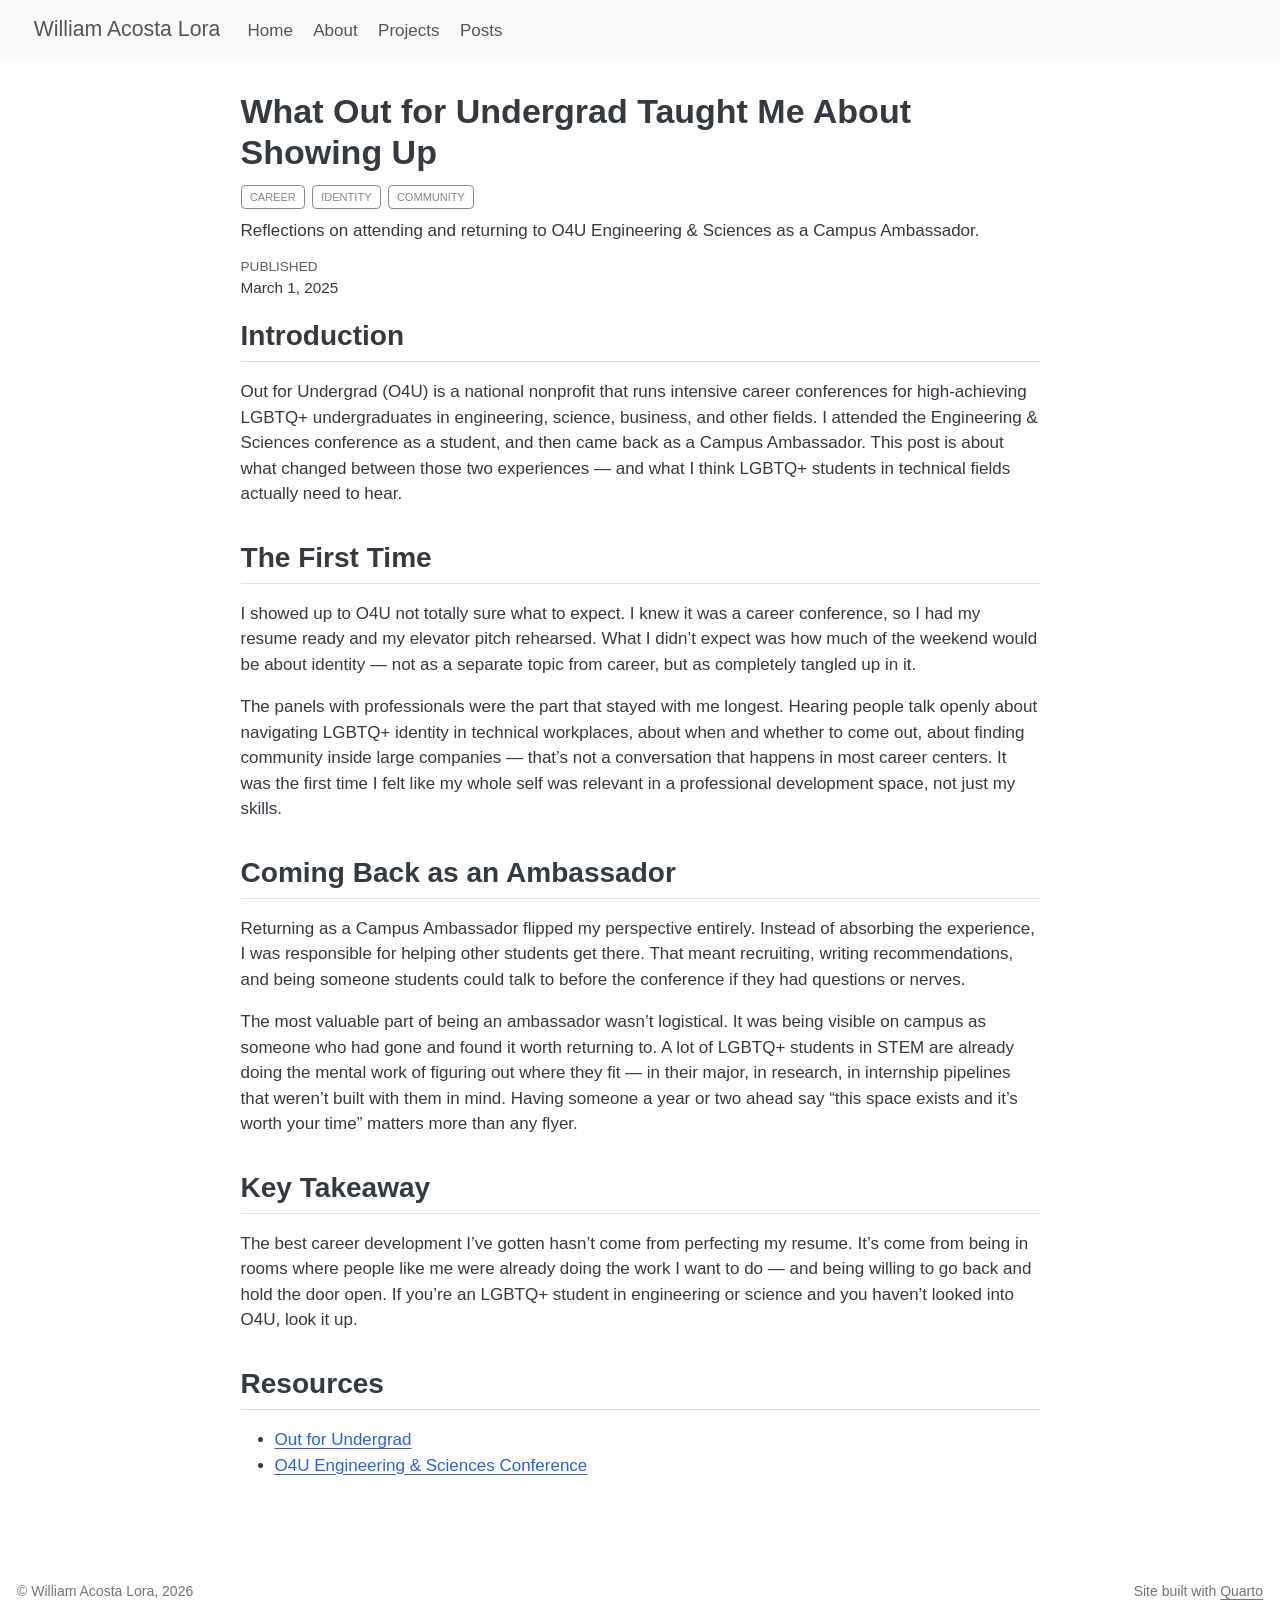
==== docs/posts/o4u_post/index.html @ 19cc2c7e "update" ====
<!DOCTYPE html>
<html xmlns="http://www.w3.org/1999/xhtml" lang="en" xml:lang="en"><head>

<meta charset="utf-8">
<meta name="generator" content="quarto-1.8.25">

<meta name="viewport" content="width=device-width, initial-scale=1.0, user-scalable=yes">

<meta name="dcterms.date" content="2025-03-01">
<meta name="description" content="Reflections on attending and returning to O4U Engineering &amp; Sciences as a Campus Ambassador.">

<title>What Out for Undergrad Taught Me About Showing Up – William Acosta Lora</title>
<style>
code{white-space: pre-wrap;}
span.smallcaps{font-variant: small-caps;}
div.columns{display: flex; gap: min(4vw, 1.5em);}
div.column{flex: auto; overflow-x: auto;}
div.hanging-indent{margin-left: 1.5em; text-indent: -1.5em;}
ul.task-list{list-style: none;}
ul.task-list li input[type="checkbox"] {
  width: 0.8em;
  margin: 0 0.8em 0.2em -1em; /* quarto-specific, see https://github.com/quarto-dev/quarto-cli/issues/4556 */ 
  vertical-align: middle;
}
</style>


<script src="../../site_libs/quarto-nav/quarto-nav.js"></script>
<script src="../../site_libs/quarto-nav/headroom.min.js"></script>
<script src="../../site_libs/clipboard/clipboard.min.js"></script>
<script src="../../site_libs/quarto-search/autocomplete.umd.js"></script>
<script src="../../site_libs/quarto-search/fuse.min.js"></script>
<script src="../../site_libs/quarto-search/quarto-search.js"></script>
<meta name="quarto:offset" content="../../">
<script src="../../site_libs/quarto-html/quarto.js" type="module"></script>
<script src="../../site_libs/quarto-html/tabsets/tabsets.js" type="module"></script>
<script src="../../site_libs/quarto-html/axe/axe-check.js" type="module"></script>
<script src="../../site_libs/quarto-html/popper.min.js"></script>
<script src="../../site_libs/quarto-html/tippy.umd.min.js"></script>
<script src="../../site_libs/quarto-html/anchor.min.js"></script>
<link href="../../site_libs/quarto-html/tippy.css" rel="stylesheet">
<link href="../../site_libs/quarto-html/quarto-syntax-highlighting-7b89279ff1a6dce999919e0e67d4d9ec.css" rel="stylesheet" id="quarto-text-highlighting-styles">
<script src="../../site_libs/bootstrap/bootstrap.min.js"></script>
<link href="../../site_libs/bootstrap/bootstrap-icons.css" rel="stylesheet">
<link href="../../site_libs/bootstrap/bootstrap-5b4ad623e5705c0698d39aec6f10cf02.min.css" rel="stylesheet" append-hash="true" id="quarto-bootstrap" data-mode="light">
<script id="quarto-search-options" type="application/json">{
  "location": "navbar",
  "copy-button": false,
  "collapse-after": 3,
  "panel-placement": "end",
  "type": "overlay",
  "limit": 50,
  "keyboard-shortcut": [
    "f",
    "/",
    "s"
  ],
  "show-item-context": false,
  "language": {
    "search-no-results-text": "No results",
    "search-matching-documents-text": "matching documents",
    "search-copy-link-title": "Copy link to search",
    "search-hide-matches-text": "Hide additional matches",
    "search-more-match-text": "more match in this document",
    "search-more-matches-text": "more matches in this document",
    "search-clear-button-title": "Clear",
    "search-text-placeholder": "",
    "search-detached-cancel-button-title": "Cancel",
    "search-submit-button-title": "Submit",
    "search-label": "Search"
  }
}</script>


<link rel="stylesheet" href="../../styles.css">
</head>

<body class="nav-fixed fullcontent quarto-light">

<div id="quarto-search-results"></div>
  <header id="quarto-header" class="headroom fixed-top">
    <nav class="navbar navbar-expand-lg " data-bs-theme="dark">
      <div class="navbar-container container-fluid">
      <div class="navbar-brand-container mx-auto">
    <a href="../../index.html" class="navbar-brand navbar-brand-logo">
    </a>
    <a class="navbar-brand" href="../../index.html">
    <span class="navbar-title">William Acosta Lora</span>
    </a>
  </div>
            <div id="quarto-search" class="" title="Search"></div>
          <button class="navbar-toggler" type="button" data-bs-toggle="collapse" data-bs-target="#navbarCollapse" aria-controls="navbarCollapse" role="menu" aria-expanded="false" aria-label="Toggle navigation" onclick="if (window.quartoToggleHeadroom) { window.quartoToggleHeadroom(); }">
  <span class="navbar-toggler-icon"></span>
</button>
          <div class="collapse navbar-collapse" id="navbarCollapse">
            <ul class="navbar-nav navbar-nav-scroll me-auto">
  <li class="nav-item">
    <a class="nav-link" href="../../index.html"> 
<span class="menu-text">Home</span></a>
  </li>  
  <li class="nav-item">
    <a class="nav-link" href="../../about.html"> 
<span class="menu-text">About</span></a>
  </li>  
  <li class="nav-item">
    <a class="nav-link" href="../../projects.html"> 
<span class="menu-text">Projects</span></a>
  </li>  
  <li class="nav-item">
    <a class="nav-link" href="../../posts.html"> 
<span class="menu-text">Posts</span></a>
  </li>  
</ul>
          </div> <!-- /navcollapse -->
            <div class="quarto-navbar-tools">
</div>
      </div> <!-- /container-fluid -->
    </nav>
</header>
<!-- content -->
<div id="quarto-content" class="quarto-container page-columns page-rows-contents page-layout-article page-navbar">
<!-- sidebar -->
<!-- margin-sidebar -->
    
<!-- main -->
<main class="content" id="quarto-document-content">

<header id="title-block-header" class="quarto-title-block default">
<div class="quarto-title">
<h1 class="title">What Out for Undergrad Taught Me About Showing Up</h1>
  <div class="quarto-categories">
    <div class="quarto-category">Career</div>
    <div class="quarto-category">Identity</div>
    <div class="quarto-category">Community</div>
  </div>
  </div>

<div>
  <div class="description">
    Reflections on attending and returning to O4U Engineering &amp; Sciences as a Campus Ambassador.
  </div>
</div>


<div class="quarto-title-meta">

    
    <div>
    <div class="quarto-title-meta-heading">Published</div>
    <div class="quarto-title-meta-contents">
      <p class="date">March 1, 2025</p>
    </div>
  </div>
  
    
  </div>
  


</header>


<section id="introduction" class="level2">
<h2 class="anchored" data-anchor-id="introduction">Introduction</h2>
<p>Out for Undergrad (O4U) is a national nonprofit that runs intensive career conferences for high-achieving LGBTQ+ undergraduates in engineering, science, business, and other fields. I attended the Engineering &amp; Sciences conference as a student, and then came back as a Campus Ambassador. This post is about what changed between those two experiences — and what I think LGBTQ+ students in technical fields actually need to hear.</p>
</section>
<section id="the-first-time" class="level2">
<h2 class="anchored" data-anchor-id="the-first-time">The First Time</h2>
<p>I showed up to O4U not totally sure what to expect. I knew it was a career conference, so I had my resume ready and my elevator pitch rehearsed. What I didn’t expect was how much of the weekend would be about identity — not as a separate topic from career, but as completely tangled up in it.</p>
<p>The panels with professionals were the part that stayed with me longest. Hearing people talk openly about navigating LGBTQ+ identity in technical workplaces, about when and whether to come out, about finding community inside large companies — that’s not a conversation that happens in most career centers. It was the first time I felt like my whole self was relevant in a professional development space, not just my skills.</p>
</section>
<section id="coming-back-as-an-ambassador" class="level2">
<h2 class="anchored" data-anchor-id="coming-back-as-an-ambassador">Coming Back as an Ambassador</h2>
<p>Returning as a Campus Ambassador flipped my perspective entirely. Instead of absorbing the experience, I was responsible for helping other students get there. That meant recruiting, writing recommendations, and being someone students could talk to before the conference if they had questions or nerves.</p>
<p>The most valuable part of being an ambassador wasn’t logistical. It was being visible on campus as someone who had gone and found it worth returning to. A lot of LGBTQ+ students in STEM are already doing the mental work of figuring out where they fit — in their major, in research, in internship pipelines that weren’t built with them in mind. Having someone a year or two ahead say “this space exists and it’s worth your time” matters more than any flyer.</p>
</section>
<section id="key-takeaway" class="level2">
<h2 class="anchored" data-anchor-id="key-takeaway">Key Takeaway</h2>
<p>The best career development I’ve gotten hasn’t come from perfecting my resume. It’s come from being in rooms where people like me were already doing the work I want to do — and being willing to go back and hold the door open. If you’re an LGBTQ+ student in engineering or science and you haven’t looked into O4U, look it up.</p>
</section>
<section id="resources" class="level2">
<h2 class="anchored" data-anchor-id="resources">Resources</h2>
<ul>
<li><a href="https://outforundergrad.org">Out for Undergrad</a></li>
<li><a href="https://outforundergrad.org/engineering">O4U Engineering &amp; Sciences Conference</a></li>
</ul>


</section>

</main> <!-- /main -->
<script id="quarto-html-after-body" type="application/javascript">
  window.document.addEventListener("DOMContentLoaded", function (event) {
    const icon = "";
    const anchorJS = new window.AnchorJS();
    anchorJS.options = {
      placement: 'right',
      icon: icon
    };
    anchorJS.add('.anchored');
    const isCodeAnnotation = (el) => {
      for (const clz of el.classList) {
        if (clz.startsWith('code-annotation-')) {                     
          return true;
        }
      }
      return false;
    }
    const onCopySuccess = function(e) {
      // button target
      const button = e.trigger;
      // don't keep focus
      button.blur();
      // flash "checked"
      button.classList.add('code-copy-button-checked');
      var currentTitle = button.getAttribute("title");
      button.setAttribute("title", "Copied!");
      let tooltip;
      if (window.bootstrap) {
        button.setAttribute("data-bs-toggle", "tooltip");
        button.setAttribute("data-bs-placement", "left");
        button.setAttribute("data-bs-title", "Copied!");
        tooltip = new bootstrap.Tooltip(button, 
          { trigger: "manual", 
            customClass: "code-copy-button-tooltip",
            offset: [0, -8]});
        tooltip.show();    
      }
      setTimeout(function() {
        if (tooltip) {
          tooltip.hide();
          button.removeAttribute("data-bs-title");
          button.removeAttribute("data-bs-toggle");
          button.removeAttribute("data-bs-placement");
        }
        button.setAttribute("title", currentTitle);
        button.classList.remove('code-copy-button-checked');
      }, 1000);
      // clear code selection
      e.clearSelection();
    }
    const getTextToCopy = function(trigger) {
      const outerScaffold = trigger.parentElement.cloneNode(true);
      const codeEl = outerScaffold.querySelector('code');
      for (const childEl of codeEl.children) {
        if (isCodeAnnotation(childEl)) {
          childEl.remove();
        }
      }
      return codeEl.innerText;
    }
    const clipboard = new window.ClipboardJS('.code-copy-button:not([data-in-quarto-modal])', {
      text: getTextToCopy
    });
    clipboard.on('success', onCopySuccess);
    if (window.document.getElementById('quarto-embedded-source-code-modal')) {
      const clipboardModal = new window.ClipboardJS('.code-copy-button[data-in-quarto-modal]', {
        text: getTextToCopy,
        container: window.document.getElementById('quarto-embedded-source-code-modal')
      });
      clipboardModal.on('success', onCopySuccess);
    }
      var localhostRegex = new RegExp(/^(?:http|https):\/\/localhost\:?[0-9]*\//);
      var mailtoRegex = new RegExp(/^mailto:/);
        var filterRegex = new RegExp('/' + window.location.host + '/');
      var isInternal = (href) => {
          return filterRegex.test(href) || localhostRegex.test(href) || mailtoRegex.test(href);
      }
      // Inspect non-navigation links and adorn them if external
     var links = window.document.querySelectorAll('a[href]:not(.nav-link):not(.navbar-brand):not(.toc-action):not(.sidebar-link):not(.sidebar-item-toggle):not(.pagination-link):not(.no-external):not([aria-hidden]):not(.dropdown-item):not(.quarto-navigation-tool):not(.about-link)');
      for (var i=0; i<links.length; i++) {
        const link = links[i];
        if (!isInternal(link.href)) {
          // undo the damage that might have been done by quarto-nav.js in the case of
          // links that we want to consider external
          if (link.dataset.originalHref !== undefined) {
            link.href = link.dataset.originalHref;
          }
        }
      }
    function tippyHover(el, contentFn, onTriggerFn, onUntriggerFn) {
      const config = {
        allowHTML: true,
        maxWidth: 500,
        delay: 100,
        arrow: false,
        appendTo: function(el) {
            return el.parentElement;
        },
        interactive: true,
        interactiveBorder: 10,
        theme: 'quarto',
        placement: 'bottom-start',
      };
      if (contentFn) {
        config.content = contentFn;
      }
      if (onTriggerFn) {
        config.onTrigger = onTriggerFn;
      }
      if (onUntriggerFn) {
        config.onUntrigger = onUntriggerFn;
      }
      window.tippy(el, config); 
    }
    const noterefs = window.document.querySelectorAll('a[role="doc-noteref"]');
    for (var i=0; i<noterefs.length; i++) {
      const ref = noterefs[i];
      tippyHover(ref, function() {
        // use id or data attribute instead here
        let href = ref.getAttribute('data-footnote-href') || ref.getAttribute('href');
        try { href = new URL(href).hash; } catch {}
        const id = href.replace(/^#\/?/, "");
        const note = window.document.getElementById(id);
        if (note) {
          return note.innerHTML;
        } else {
          return "";
        }
      });
    }
    const xrefs = window.document.querySelectorAll('a.quarto-xref');
    const processXRef = (id, note) => {
      // Strip column container classes
      const stripColumnClz = (el) => {
        el.classList.remove("page-full", "page-columns");
        if (el.children) {
          for (const child of el.children) {
            stripColumnClz(child);
          }
        }
      }
      stripColumnClz(note)
      if (id === null || id.startsWith('sec-')) {
        // Special case sections, only their first couple elements
        const container = document.createElement("div");
        if (note.children && note.children.length > 2) {
          container.appendChild(note.children[0].cloneNode(true));
          for (let i = 1; i < note.children.length; i++) {
            const child = note.children[i];
            if (child.tagName === "P" && child.innerText === "") {
              continue;
            } else {
              container.appendChild(child.cloneNode(true));
              break;
            }
          }
          if (window.Quarto?.typesetMath) {
            window.Quarto.typesetMath(container);
          }
          return container.innerHTML
        } else {
          if (window.Quarto?.typesetMath) {
            window.Quarto.typesetMath(note);
          }
          return note.innerHTML;
        }
      } else {
        // Remove any anchor links if they are present
        const anchorLink = note.querySelector('a.anchorjs-link');
        if (anchorLink) {
          anchorLink.remove();
        }
        if (window.Quarto?.typesetMath) {
          window.Quarto.typesetMath(note);
        }
        if (note.classList.contains("callout")) {
          return note.outerHTML;
        } else {
          return note.innerHTML;
        }
      }
    }
    for (var i=0; i<xrefs.length; i++) {
      const xref = xrefs[i];
      tippyHover(xref, undefined, function(instance) {
        instance.disable();
        let url = xref.getAttribute('href');
        let hash = undefined; 
        if (url.startsWith('#')) {
          hash = url;
        } else {
          try { hash = new URL(url).hash; } catch {}
        }
        if (hash) {
          const id = hash.replace(/^#\/?/, "");
          const note = window.document.getElementById(id);
          if (note !== null) {
            try {
              const html = processXRef(id, note.cloneNode(true));
              instance.setContent(html);
            } finally {
              instance.enable();
              instance.show();
            }
          } else {
            // See if we can fetch this
            fetch(url.split('#')[0])
            .then(res => res.text())
            .then(html => {
              const parser = new DOMParser();
              const htmlDoc = parser.parseFromString(html, "text/html");
              const note = htmlDoc.getElementById(id);
              if (note !== null) {
                const html = processXRef(id, note);
                instance.setContent(html);
              } 
            }).finally(() => {
              instance.enable();
              instance.show();
            });
          }
        } else {
          // See if we can fetch a full url (with no hash to target)
          // This is a special case and we should probably do some content thinning / targeting
          fetch(url)
          .then(res => res.text())
          .then(html => {
            const parser = new DOMParser();
            const htmlDoc = parser.parseFromString(html, "text/html");
            const note = htmlDoc.querySelector('main.content');
            if (note !== null) {
              // This should only happen for chapter cross references
              // (since there is no id in the URL)
              // remove the first header
              if (note.children.length > 0 && note.children[0].tagName === "HEADER") {
                note.children[0].remove();
              }
              const html = processXRef(null, note);
              instance.setContent(html);
            } 
          }).finally(() => {
            instance.enable();
            instance.show();
          });
        }
      }, function(instance) {
      });
    }
        let selectedAnnoteEl;
        const selectorForAnnotation = ( cell, annotation) => {
          let cellAttr = 'data-code-cell="' + cell + '"';
          let lineAttr = 'data-code-annotation="' +  annotation + '"';
          const selector = 'span[' + cellAttr + '][' + lineAttr + ']';
          return selector;
        }
        const selectCodeLines = (annoteEl) => {
          const doc = window.document;
          const targetCell = annoteEl.getAttribute("data-target-cell");
          const targetAnnotation = annoteEl.getAttribute("data-target-annotation");
          const annoteSpan = window.document.querySelector(selectorForAnnotation(targetCell, targetAnnotation));
          const lines = annoteSpan.getAttribute("data-code-lines").split(",");
          const lineIds = lines.map((line) => {
            return targetCell + "-" + line;
          })
          let top = null;
          let height = null;
          let parent = null;
          if (lineIds.length > 0) {
              //compute the position of the single el (top and bottom and make a div)
              const el = window.document.getElementById(lineIds[0]);
              top = el.offsetTop;
              height = el.offsetHeight;
              parent = el.parentElement.parentElement;
            if (lineIds.length > 1) {
              const lastEl = window.document.getElementById(lineIds[lineIds.length - 1]);
              const bottom = lastEl.offsetTop + lastEl.offsetHeight;
              height = bottom - top;
            }
            if (top !== null && height !== null && parent !== null) {
              // cook up a div (if necessary) and position it 
              let div = window.document.getElementById("code-annotation-line-highlight");
              if (div === null) {
                div = window.document.createElement("div");
                div.setAttribute("id", "code-annotation-line-highlight");
                div.style.position = 'absolute';
                parent.appendChild(div);
              }
              div.style.top = top - 2 + "px";
              div.style.height = height + 4 + "px";
              div.style.left = 0;
              let gutterDiv = window.document.getElementById("code-annotation-line-highlight-gutter");
              if (gutterDiv === null) {
                gutterDiv = window.document.createElement("div");
                gutterDiv.setAttribute("id", "code-annotation-line-highlight-gutter");
                gutterDiv.style.position = 'absolute';
                const codeCell = window.document.getElementById(targetCell);
                const gutter = codeCell.querySelector('.code-annotation-gutter');
                gutter.appendChild(gutterDiv);
              }
              gutterDiv.style.top = top - 2 + "px";
              gutterDiv.style.height = height + 4 + "px";
            }
            selectedAnnoteEl = annoteEl;
          }
        };
        const unselectCodeLines = () => {
          const elementsIds = ["code-annotation-line-highlight", "code-annotation-line-highlight-gutter"];
          elementsIds.forEach((elId) => {
            const div = window.document.getElementById(elId);
            if (div) {
              div.remove();
            }
          });
          selectedAnnoteEl = undefined;
        };
          // Handle positioning of the toggle
      window.addEventListener(
        "resize",
        throttle(() => {
          elRect = undefined;
          if (selectedAnnoteEl) {
            selectCodeLines(selectedAnnoteEl);
          }
        }, 10)
      );
      function throttle(fn, ms) {
      let throttle = false;
      let timer;
        return (...args) => {
          if(!throttle) { // first call gets through
              fn.apply(this, args);
              throttle = true;
          } else { // all the others get throttled
              if(timer) clearTimeout(timer); // cancel #2
              timer = setTimeout(() => {
                fn.apply(this, args);
                timer = throttle = false;
              }, ms);
          }
        };
      }
        // Attach click handler to the DT
        const annoteDls = window.document.querySelectorAll('dt[data-target-cell]');
        for (const annoteDlNode of annoteDls) {
          annoteDlNode.addEventListener('click', (event) => {
            const clickedEl = event.target;
            if (clickedEl !== selectedAnnoteEl) {
              unselectCodeLines();
              const activeEl = window.document.querySelector('dt[data-target-cell].code-annotation-active');
              if (activeEl) {
                activeEl.classList.remove('code-annotation-active');
              }
              selectCodeLines(clickedEl);
              clickedEl.classList.add('code-annotation-active');
            } else {
              // Unselect the line
              unselectCodeLines();
              clickedEl.classList.remove('code-annotation-active');
            }
          });
        }
    const findCites = (el) => {
      const parentEl = el.parentElement;
      if (parentEl) {
        const cites = parentEl.dataset.cites;
        if (cites) {
          return {
            el,
            cites: cites.split(' ')
          };
        } else {
          return findCites(el.parentElement)
        }
      } else {
        return undefined;
      }
    };
    var bibliorefs = window.document.querySelectorAll('a[role="doc-biblioref"]');
    for (var i=0; i<bibliorefs.length; i++) {
      const ref = bibliorefs[i];
      const citeInfo = findCites(ref);
      if (citeInfo) {
        tippyHover(citeInfo.el, function() {
          var popup = window.document.createElement('div');
          citeInfo.cites.forEach(function(cite) {
            var citeDiv = window.document.createElement('div');
            citeDiv.classList.add('hanging-indent');
            citeDiv.classList.add('csl-entry');
            var biblioDiv = window.document.getElementById('ref-' + cite);
            if (biblioDiv) {
              citeDiv.innerHTML = biblioDiv.innerHTML;
            }
            popup.appendChild(citeDiv);
          });
          return popup.innerHTML;
        });
      }
    }
  });
  </script>
</div> <!-- /content -->
<footer class="footer">
  <div class="nav-footer">
    <div class="nav-footer-left">
<p>© William Acosta Lora, 2026</p>
</div>   
    <div class="nav-footer-center">
      &nbsp;
    </div>
    <div class="nav-footer-right">
<p>Site built with <a href="https://quarto.org/">Quarto</a></p>
</div>
  </div>
</footer>




</body></html>
---- docs/site_libs/quarto-html/tippy.css ----
.tippy-box[data-animation=fade][data-state=hidden]{opacity:0}[data-tippy-root]{max-width:calc(100vw - 10px)}.tippy-box{position:relative;background-color:#333;color:#fff;border-radius:4px;font-size:14px;line-height:1.4;white-space:normal;outline:0;transition-property:transform,visibility,opacity}.tippy-box[data-placement^=top]>.tippy-arrow{bottom:0}.tippy-box[data-placement^=top]>.tippy-arrow:before{bottom:-7px;left:0;border-width:8px 8px 0;border-top-color:initial;transform-origin:center top}.tippy-box[data-placement^=bottom]>.tippy-arrow{top:0}.tippy-box[data-placement^=bottom]>.tippy-arrow:before{top:-7px;left:0;border-width:0 8px 8px;border-bottom-color:initial;transform-origin:center bottom}.tippy-box[data-placement^=left]>.tippy-arrow{right:0}.tippy-box[data-placement^=left]>.tippy-arrow:before{border-width:8px 0 8px 8px;border-left-color:initial;right:-7px;transform-origin:center left}.tippy-box[data-placement^=right]>.tippy-arrow{left:0}.tippy-box[data-placement^=right]>.tippy-arrow:before{left:-7px;border-width:8px 8px 8px 0;border-right-color:initial;transform-origin:center right}.tippy-box[data-inertia][data-state=visible]{transition-timing-function:cubic-bezier(.54,1.5,.38,1.11)}.tippy-arrow{width:16px;height:16px;color:#333}.tippy-arrow:before{content:"";position:absolute;border-color:transparent;border-style:solid}.tippy-content{position:relative;padding:5px 9px;z-index:1}
---- docs/site_libs/quarto-html/quarto-syntax-highlighting-7b89279ff1a6dce999919e0e67d4d9ec.css ----
/* quarto syntax highlight colors */
:root {
  --quarto-hl-ot-color: #003B4F;
  --quarto-hl-at-color: #657422;
  --quarto-hl-ss-color: #20794D;
  --quarto-hl-an-color: #5E5E5E;
  --quarto-hl-fu-color: #4758AB;
  --quarto-hl-st-color: #20794D;
  --quarto-hl-cf-color: #003B4F;
  --quarto-hl-op-color: #5E5E5E;
  --quarto-hl-er-color: #AD0000;
  --quarto-hl-bn-color: #AD0000;
  --quarto-hl-al-color: #AD0000;
  --quarto-hl-va-color: #111111;
  --quarto-hl-bu-color: inherit;
  --quarto-hl-ex-color: inherit;
  --quarto-hl-pp-color: #AD0000;
  --quarto-hl-in-color: #5E5E5E;
  --quarto-hl-vs-color: #20794D;
  --quarto-hl-wa-color: #5E5E5E;
  --quarto-hl-do-color: #5E5E5E;
  --quarto-hl-im-color: #00769E;
  --quarto-hl-ch-color: #20794D;
  --quarto-hl-dt-color: #AD0000;
  --quarto-hl-fl-color: #AD0000;
  --quarto-hl-co-color: #5E5E5E;
  --quarto-hl-cv-color: #5E5E5E;
  --quarto-hl-cn-color: #8f5902;
  --quarto-hl-sc-color: #5E5E5E;
  --quarto-hl-dv-color: #AD0000;
  --quarto-hl-kw-color: #003B4F;
}

/* other quarto variables */
:root {
  --quarto-font-monospace: SFMono-Regular, Menlo, Monaco, Consolas, "Liberation Mono", "Courier New", monospace;
}

/* syntax highlight based on Pandoc's rules */
pre > code.sourceCode > span {
  color: #003B4F;
}

code.sourceCode > span {
  color: #003B4F;
}

div.sourceCode,
div.sourceCode pre.sourceCode {
  color: #003B4F;
}

/* Normal */
code span {
  color: #003B4F;
}

/* Alert */
code span.al {
  color: #AD0000;
  font-style: inherit;
}

/* Annotation */
code span.an {
  color: #5E5E5E;
  font-style: inherit;
}

/* Attribute */
code span.at {
  color: #657422;
  font-style: inherit;
}

/* BaseN */
code span.bn {
  color: #AD0000;
  font-style: inherit;
}

/* BuiltIn */
code span.bu {
  font-style: inherit;
}

/* ControlFlow */
code span.cf {
  color: #003B4F;
  font-weight: bold;
  font-style: inherit;
}

/* Char */
code span.ch {
  color: #20794D;
  font-style: inherit;
}

/* Constant */
code span.cn {
  color: #8f5902;
  font-style: inherit;
}

/* Comment */
code span.co {
  color: #5E5E5E;
  font-style: inherit;
}

/* CommentVar */
code span.cv {
  color: #5E5E5E;
  font-style: italic;
}

/* Documentation */
code span.do {
  color: #5E5E5E;
  font-style: italic;
}

/* DataType */
code span.dt {
  color: #AD0000;
  font-style: inherit;
}

/* DecVal */
code span.dv {
  color: #AD0000;
  font-style: inherit;
}

/* Error */
code span.er {
  color: #AD0000;
  font-style: inherit;
}

/* Extension */
code span.ex {
  font-style: inherit;
}

/* Float */
code span.fl {
  color: #AD0000;
  font-style: inherit;
}

/* Function */
code span.fu {
  color: #4758AB;
  font-style: inherit;
}

/* Import */
code span.im {
  color: #00769E;
  font-style: inherit;
}

/* Information */
code span.in {
  color: #5E5E5E;
  font-style: inherit;
}

/* Keyword */
code span.kw {
  color: #003B4F;
  font-weight: bold;
  font-style: inherit;
}

/* Operator */
code span.op {
  color: #5E5E5E;
  font-style: inherit;
}

/* Other */
code span.ot {
  color: #003B4F;
  font-style: inherit;
}

/* Preprocessor */
code span.pp {
  color: #AD0000;
  font-style: inherit;
}

/* SpecialChar */
code span.sc {
  color: #5E5E5E;
  font-style: inherit;
}

/* SpecialString */
code span.ss {
  color: #20794D;
  font-style: inherit;
}

/* String */
code span.st {
  color: #20794D;
  font-style: inherit;
}

/* Variable */
code span.va {
  color: #111111;
  font-style: inherit;
}

/* VerbatimString */
code span.vs {
  color: #20794D;
  font-style: inherit;
}

/* Warning */
code span.wa {
  color: #5E5E5E;
  font-style: italic;
}

.prevent-inlining {
  content: "</";
}

/*# sourceMappingURL=3944bc705cfaf4c80e56f77c5205168a.css.map */
---- docs/styles.css ----
/* Add any custom styles here */

body {
  font-family: 'Segoe UI', Arial, sans-serif;
}
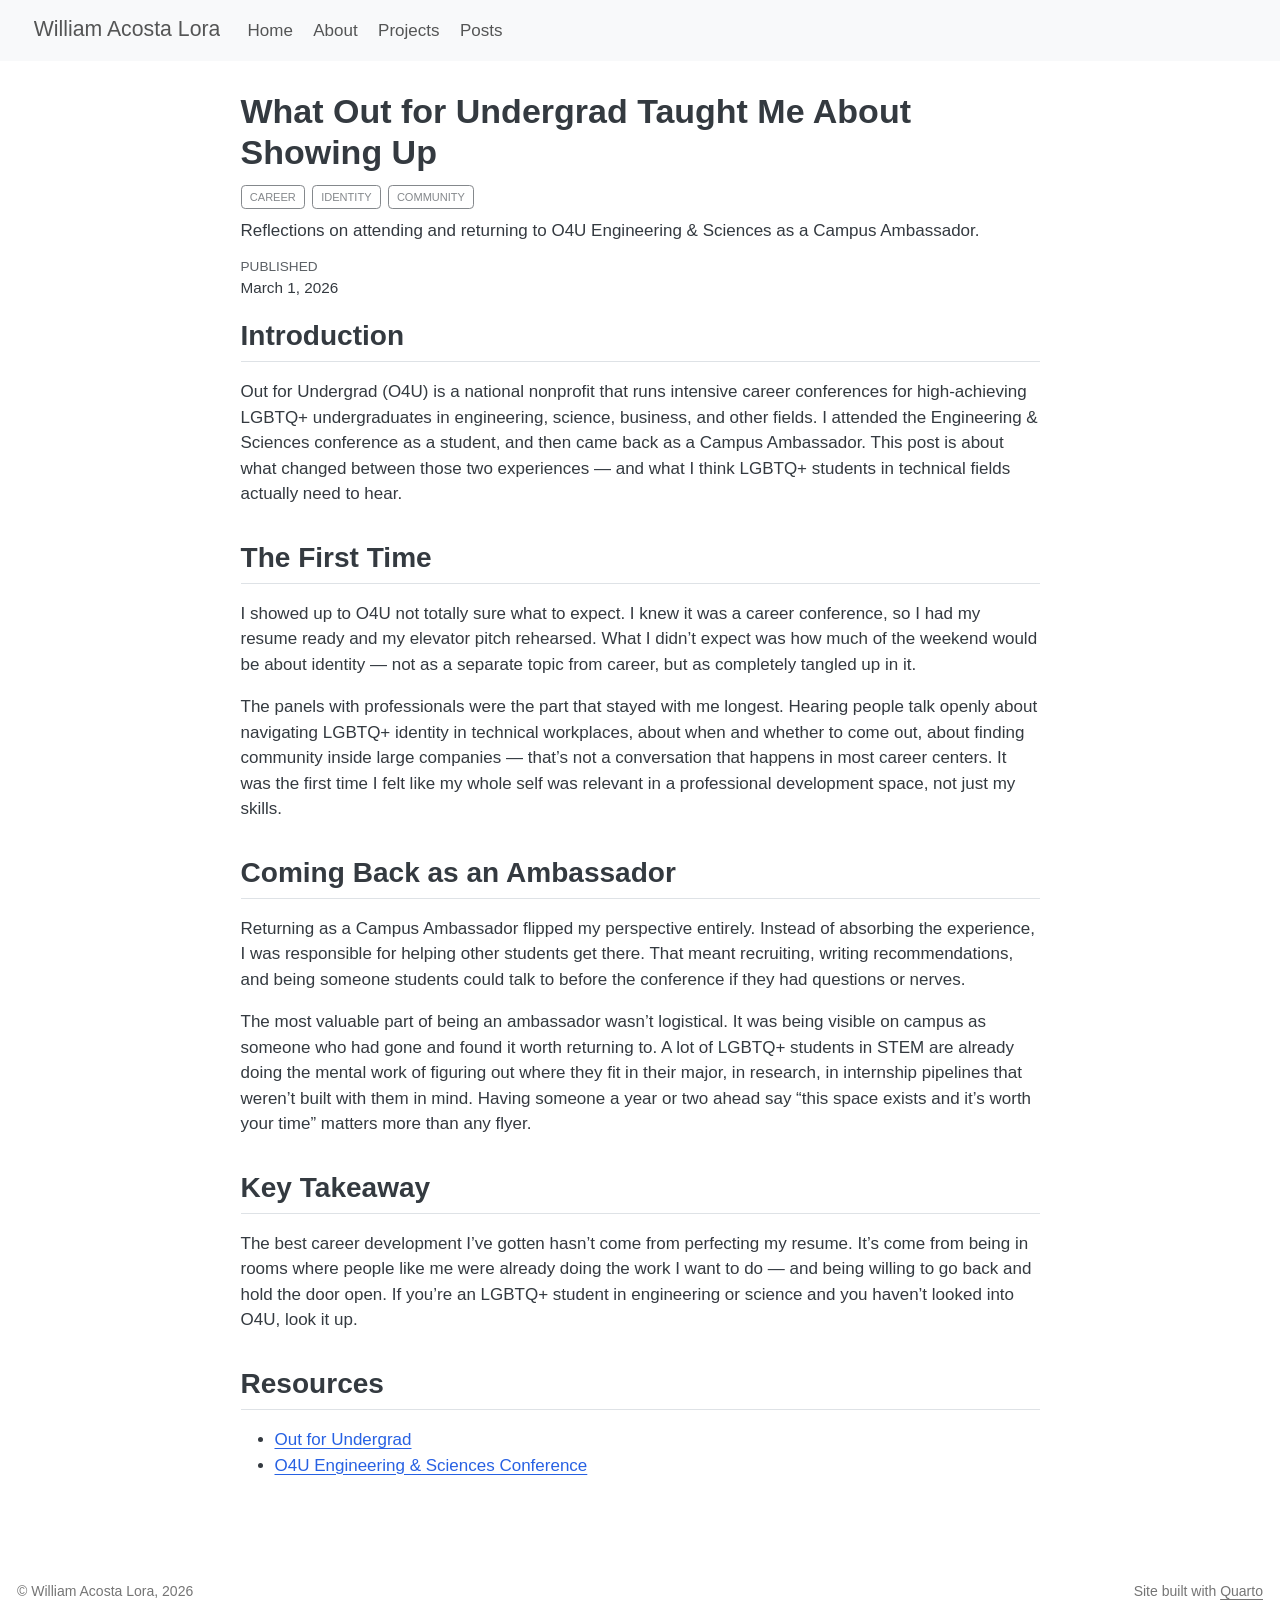
==== commit 41ed848d: "update" ====
--- a/docs/posts/o4u_post/index.html
+++ b/docs/posts/o4u_post/index.html
@@ -6,7 +6,7 @@
 
 <meta name="viewport" content="width=device-width, initial-scale=1.0, user-scalable=yes">
 
-<meta name="dcterms.date" content="2025-03-01">
+<meta name="dcterms.date" content="2026-03-01">
 <meta name="description" content="Reflections on attending and returning to O4U Engineering &amp; Sciences as a Campus Ambassador.">
 
 <title>What Out for Undergrad Taught Me About Showing Up – William Acosta Lora</title>
@@ -148,7 +148,7 @@
     <div>
     <div class="quarto-title-meta-heading">Published</div>
     <div class="quarto-title-meta-contents">
-      <p class="date">March 1, 2025</p>
+      <p class="date">March 1, 2026</p>
     </div>
   </div>
   
@@ -172,7 +172,7 @@
 <section id="coming-back-as-an-ambassador" class="level2">
 <h2 class="anchored" data-anchor-id="coming-back-as-an-ambassador">Coming Back as an Ambassador</h2>
 <p>Returning as a Campus Ambassador flipped my perspective entirely. Instead of absorbing the experience, I was responsible for helping other students get there. That meant recruiting, writing recommendations, and being someone students could talk to before the conference if they had questions or nerves.</p>
-<p>The most valuable part of being an ambassador wasn’t logistical. It was being visible on campus as someone who had gone and found it worth returning to. A lot of LGBTQ+ students in STEM are already doing the mental work of figuring out where they fit — in their major, in research, in internship pipelines that weren’t built with them in mind. Having someone a year or two ahead say “this space exists and it’s worth your time” matters more than any flyer.</p>
+<p>The most valuable part of being an ambassador wasn’t logistical. It was being visible on campus as someone who had gone and found it worth returning to. A lot of LGBTQ+ students in STEM are already doing the mental work of figuring out where they fit in their major, in research, in internship pipelines that weren’t built with them in mind. Having someone a year or two ahead say “this space exists and it’s worth your time” matters more than any flyer.</p>
 </section>
 <section id="key-takeaway" class="level2">
 <h2 class="anchored" data-anchor-id="key-takeaway">Key Takeaway</h2>
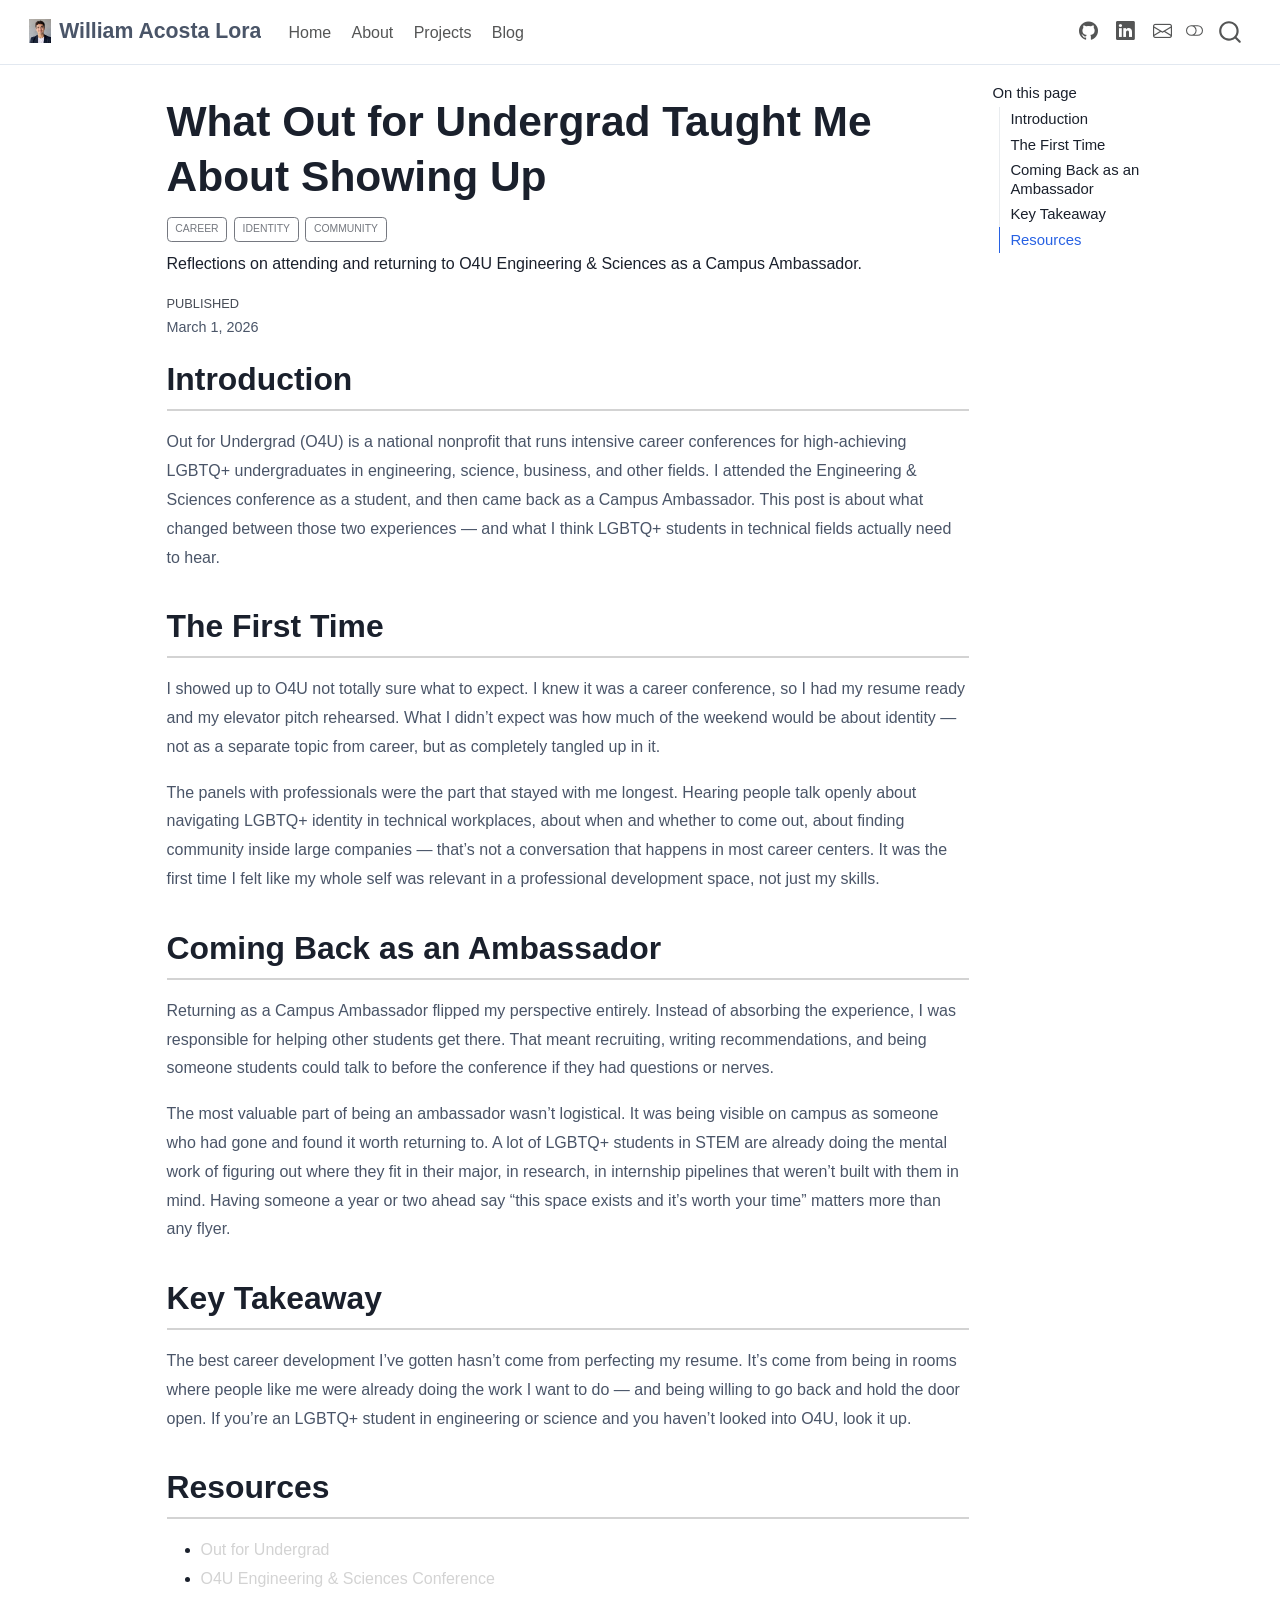
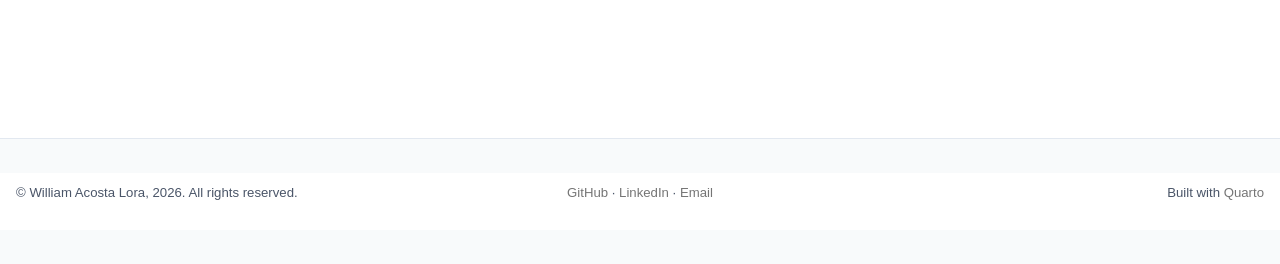
==== commit 90d63715: "Improve portfolio: enhance design, complete projects, and update configuration - Complete healthcare" ====
--- a/docs/posts/o4u_post/index.html
+++ b/docs/posts/o4u_post/index.html
@@ -2,15 +2,18 @@
 <html xmlns="http://www.w3.org/1999/xhtml" lang="en" xml:lang="en"><head>
 
 <meta charset="utf-8">
-<meta name="generator" content="quarto-1.8.25">
+<meta name="generator" content="quarto-1.9.37">
 
 <meta name="viewport" content="width=device-width, initial-scale=1.0, user-scalable=yes">
 
 <meta name="dcterms.date" content="2026-03-01">
 <meta name="description" content="Reflections on attending and returning to O4U Engineering &amp; Sciences as a Campus Ambassador.">
 
-<title>What Out for Undergrad Taught Me About Showing Up – William Acosta Lora</title>
+<title>What Out for Undergrad Taught Me About Showing Up – William Acosta Lora | Computer Science &amp; Healthcare Equity</title>
 <style>
+/* Default styles provided by pandoc.
+** See https://pandoc.org/MANUAL.html#variables-for-html for config info.
+*/
 code{white-space: pre-wrap;}
 span.smallcaps{font-variant: small-caps;}
 div.columns{display: flex; gap: min(4vw, 1.5em);}
@@ -34,15 +37,18 @@
 <meta name="quarto:offset" content="../../">
 <script src="../../site_libs/quarto-html/quarto.js" type="module"></script>
 <script src="../../site_libs/quarto-html/tabsets/tabsets.js" type="module"></script>
-<script src="../../site_libs/quarto-html/axe/axe-check.js" type="module"></script>
 <script src="../../site_libs/quarto-html/popper.min.js"></script>
 <script src="../../site_libs/quarto-html/tippy.umd.min.js"></script>
 <script src="../../site_libs/quarto-html/anchor.min.js"></script>
 <link href="../../site_libs/quarto-html/tippy.css" rel="stylesheet">
-<link href="../../site_libs/quarto-html/quarto-syntax-highlighting-7b89279ff1a6dce999919e0e67d4d9ec.css" rel="stylesheet" id="quarto-text-highlighting-styles">
+<link href="../../site_libs/quarto-html/quarto-syntax-highlighting-7f8f88aac4f3542376d5c11b86a4c14d.css" rel="stylesheet" class="quarto-color-scheme" id="quarto-text-highlighting-styles">
+<link href="../../site_libs/quarto-html/quarto-syntax-highlighting-dark-d0ae9245876894da5ac7e18953ecc5cc.css" rel="stylesheet" class="quarto-color-scheme quarto-color-alternate" id="quarto-text-highlighting-styles">
+<link href="../../site_libs/quarto-html/quarto-syntax-highlighting-7f8f88aac4f3542376d5c11b86a4c14d.css" rel="stylesheet" class="quarto-color-scheme-extra" id="quarto-text-highlighting-styles">
 <script src="../../site_libs/bootstrap/bootstrap.min.js"></script>
 <link href="../../site_libs/bootstrap/bootstrap-icons.css" rel="stylesheet">
-<link href="../../site_libs/bootstrap/bootstrap-5b4ad623e5705c0698d39aec6f10cf02.min.css" rel="stylesheet" append-hash="true" id="quarto-bootstrap" data-mode="light">
+<link href="../../site_libs/bootstrap/bootstrap-b50fcc45842fcdedd5db528f06bb1f8f.min.css" rel="stylesheet" append-hash="true" class="quarto-color-scheme" id="quarto-bootstrap" data-mode="light">
+<link href="../../site_libs/bootstrap/bootstrap-dark-d4e945a340e6152c7167dc577a656a9c.min.css" rel="stylesheet" append-hash="true" class="quarto-color-scheme quarto-color-alternate" id="quarto-bootstrap" data-mode="light">
+<link href="../../site_libs/bootstrap/bootstrap-b50fcc45842fcdedd5db528f06bb1f8f.min.css" rel="stylesheet" append-hash="true" class="quarto-color-scheme-extra" id="quarto-bootstrap" data-mode="light">
 <script id="quarto-search-options" type="application/json">{
   "location": "navbar",
   "copy-button": false,
@@ -70,12 +76,187 @@
     "search-label": "Search"
   }
 }</script>
+<style>html{ scroll-behavior: smooth; }</style>
 
 
 <link rel="stylesheet" href="../../styles.css">
+<meta property="og:title" content="What Out for Undergrad Taught Me About Showing Up – William Acosta Lora | Computer Science &amp; Healthcare Equity">
+<meta property="og:description" content="Reflections on attending and returning to O4U Engineering &amp; Sciences as a Campus Ambassador.">
+<meta property="og:image" content="https://williamacostalora.com/posts/o4u_post/featured.png">
+<meta property="og:site_name" content="William Acosta Lora | Computer Science &amp; Healthcare Equity">
+<meta property="og:image:height" content="225">
+<meta property="og:image:width" content="225">
+<meta name="twitter:title" content="What Out for Undergrad Taught Me About Showing Up – William Acosta Lora | Computer Science &amp; Healthcare Equity">
+<meta name="twitter:description" content="Reflections on attending and returning to O4U Engineering &amp; Sciences as a Campus Ambassador.">
+<meta name="twitter:image" content="https://williamacostalora.com/posts/o4u_post/featured.png">
+<meta name="twitter:image-height" content="225">
+<meta name="twitter:image-width" content="225">
+<meta name="twitter:card" content="summary_large_image">
 </head>
 
-<body class="nav-fixed fullcontent quarto-light">
+<body class="nav-fixed quarto-light"><script id="quarto-html-before-body" type="application/javascript">
+    const toggleBodyColorMode = (bsSheetEl) => {
+      const mode = bsSheetEl.getAttribute("data-mode");
+      const bodyEl = window.document.querySelector("body");
+      if (mode === "dark") {
+        bodyEl.classList.add("quarto-dark");
+        bodyEl.classList.remove("quarto-light");
+      } else {
+        bodyEl.classList.add("quarto-light");
+        bodyEl.classList.remove("quarto-dark");
+      }
+    }
+    const toggleBodyColorPrimary = () => {
+      const bsSheetEl = window.document.querySelector("link#quarto-bootstrap:not([rel=disabled-stylesheet])");
+      if (bsSheetEl) {
+        toggleBodyColorMode(bsSheetEl);
+      }
+    }
+    const setColorSchemeToggle = (alternate) => {
+      const toggles = window.document.querySelectorAll('.quarto-color-scheme-toggle');
+      for (let i=0; i < toggles.length; i++) {
+        const toggle = toggles[i];
+        if (toggle) {
+          if (alternate) {
+            toggle.classList.add("alternate");
+          } else {
+            toggle.classList.remove("alternate");
+          }
+        }
+      }
+    };
+    const toggleColorMode = (alternate) => {
+      // Switch the stylesheets
+      const primaryStylesheets = window.document.querySelectorAll('link.quarto-color-scheme:not(.quarto-color-alternate)');
+      const alternateStylesheets = window.document.querySelectorAll('link.quarto-color-scheme.quarto-color-alternate');
+      manageTransitions('#quarto-margin-sidebar .nav-link', false);
+      if (alternate) {
+        // note: dark is layered on light, we don't disable primary!
+        enableStylesheet(alternateStylesheets);
+        for (const sheetNode of alternateStylesheets) {
+          if (sheetNode.id === "quarto-bootstrap") {
+            toggleBodyColorMode(sheetNode);
+          }
+        }
+      } else {
+        disableStylesheet(alternateStylesheets);
+        enableStylesheet(primaryStylesheets)
+        toggleBodyColorPrimary();
+      }
+      manageTransitions('#quarto-margin-sidebar .nav-link', true);
+      // Switch the toggles
+      setColorSchemeToggle(alternate)
+      // Hack to workaround the fact that safari doesn't
+      // properly recolor the scrollbar when toggling (#1455)
+      if (navigator.userAgent.indexOf('Safari') > 0 && navigator.userAgent.indexOf('Chrome') == -1) {
+        manageTransitions("body", false);
+        window.scrollTo(0, 1);
+        setTimeout(() => {
+          window.scrollTo(0, 0);
+          manageTransitions("body", true);
+        }, 40);
+      }
+    }
+    const disableStylesheet = (stylesheets) => {
+      for (let i=0; i < stylesheets.length; i++) {
+        const stylesheet = stylesheets[i];
+        stylesheet.rel = 'disabled-stylesheet';
+      }
+    }
+    const enableStylesheet = (stylesheets) => {
+      for (let i=0; i < stylesheets.length; i++) {
+        const stylesheet = stylesheets[i];
+        if(stylesheet.rel !== 'stylesheet') { // for Chrome, which will still FOUC without this check
+          stylesheet.rel = 'stylesheet';
+        }
+      }
+    }
+    const manageTransitions = (selector, allowTransitions) => {
+      const els = window.document.querySelectorAll(selector);
+      for (let i=0; i < els.length; i++) {
+        const el = els[i];
+        if (allowTransitions) {
+          el.classList.remove('notransition');
+        } else {
+          el.classList.add('notransition');
+        }
+      }
+    }
+    const isFileUrl = () => {
+      return window.location.protocol === 'file:';
+    }
+    const hasAlternateSentinel = () => {
+      let styleSentinel = getColorSchemeSentinel();
+      if (styleSentinel !== null) {
+        return styleSentinel === "alternate";
+      } else {
+        return false;
+      }
+    }
+    const setStyleSentinel = (alternate) => {
+      const value = alternate ? "alternate" : "default";
+      if (!isFileUrl()) {
+        window.localStorage.setItem("quarto-color-scheme", value);
+      } else {
+        localAlternateSentinel = value;
+      }
+    }
+    const getColorSchemeSentinel = () => {
+      if (!isFileUrl()) {
+        const storageValue = window.localStorage.getItem("quarto-color-scheme");
+        return storageValue != null ? storageValue : localAlternateSentinel;
+      } else {
+        return localAlternateSentinel;
+      }
+    }
+    const toggleGiscusIfUsed = (isAlternate, darkModeDefault) => {
+      const baseTheme = document.querySelector('#giscus-base-theme')?.value ?? 'light';
+      const alternateTheme = document.querySelector('#giscus-alt-theme')?.value ?? 'dark';
+      let newTheme = '';
+      if(authorPrefersDark) {
+        newTheme = isAlternate ? baseTheme : alternateTheme;
+      } else {
+        newTheme = isAlternate ? alternateTheme : baseTheme;
+      }
+      const changeGiscusTheme = () => {
+        // From: https://github.com/giscus/giscus/issues/336
+        const sendMessage = (message) => {
+          const iframe = document.querySelector('iframe.giscus-frame');
+          if (!iframe) return;
+          iframe.contentWindow.postMessage({ giscus: message }, 'https://giscus.app');
+        }
+        sendMessage({
+          setConfig: {
+            theme: newTheme
+          }
+        });
+      }
+      const isGiscussLoaded = window.document.querySelector('iframe.giscus-frame') !== null;
+      if (isGiscussLoaded) {
+        changeGiscusTheme();
+      }
+    };
+    const authorPrefersDark = false;
+    const darkModeDefault = authorPrefersDark;
+      document.querySelector('link#quarto-text-highlighting-styles.quarto-color-scheme-extra').rel = 'disabled-stylesheet';
+      document.querySelector('link#quarto-bootstrap.quarto-color-scheme-extra').rel = 'disabled-stylesheet';
+    let localAlternateSentinel = darkModeDefault ? 'alternate' : 'default';
+    // Dark / light mode switch
+    window.quartoToggleColorScheme = () => {
+      // Read the current dark / light value
+      let toAlternate = !hasAlternateSentinel();
+      toggleColorMode(toAlternate);
+      setStyleSentinel(toAlternate);
+      toggleGiscusIfUsed(toAlternate, darkModeDefault);
+      window.dispatchEvent(new Event('resize'));
+    };
+    // Switch to dark mode if need be
+    if (hasAlternateSentinel()) {
+      toggleColorMode(true);
+    } else {
+      toggleColorMode(false);
+    }
+  </script>
 
 <div id="quarto-search-results"></div>
   <header id="quarto-header" class="headroom fixed-top">
@@ -83,6 +264,8 @@
       <div class="navbar-container container-fluid">
       <div class="navbar-brand-container mx-auto">
     <a href="../../index.html" class="navbar-brand navbar-brand-logo">
+    <img src="../../images/william_headshot.png" alt="" class="navbar-logo light-content">
+    <img src="../../images/william_headshot.png" alt="" class="navbar-logo dark-content">
     </a>
     <a class="navbar-brand" href="../../index.html">
     <span class="navbar-title">William Acosta Lora</span>
@@ -108,11 +291,29 @@
   </li>  
   <li class="nav-item">
     <a class="nav-link" href="../../posts.html"> 
-<span class="menu-text">Posts</span></a>
+<span class="menu-text">Blog</span></a>
+  </li>  
+</ul>
+            <ul class="navbar-nav navbar-nav-scroll ms-auto">
+  <li class="nav-item compact">
+    <a class="nav-link" href="https://github.com/williamacostalora"> <i class="bi bi-github" role="img">
+</i> 
+<span class="menu-text"></span></a>
+  </li>  
+  <li class="nav-item compact">
+    <a class="nav-link" href="https://www.linkedin.com/in/william-acosta-lora-2a288829a/"> <i class="bi bi-linkedin" role="img">
+</i> 
+<span class="menu-text"></span></a>
+  </li>  
+  <li class="nav-item compact">
+    <a class="nav-link" href="mailto:waacosta13@gmail.com"> <i class="bi bi-envelope" role="img">
+</i> 
+<span class="menu-text"></span></a>
   </li>  
 </ul>
           </div> <!-- /navcollapse -->
             <div class="quarto-navbar-tools">
+  <a href="" class="quarto-color-scheme-toggle quarto-navigation-tool  px-1" onclick="window.quartoToggleColorScheme(); return false;" title="Toggle dark mode"><i class="bi"></i></a>
 </div>
       </div> <!-- /container-fluid -->
     </nav>
@@ -121,9 +322,22 @@
 <div id="quarto-content" class="quarto-container page-columns page-rows-contents page-layout-article page-navbar">
 <!-- sidebar -->
 <!-- margin-sidebar -->
-    
+    <div id="quarto-margin-sidebar" class="sidebar margin-sidebar">
+        <nav id="TOC" role="doc-toc" class="toc-active">
+    <h2 id="toc-title">On this page</h2>
+   
+  <ul class="collapse">
+  <li><a href="#introduction" id="toc-introduction" class="nav-link active" data-scroll-target="#introduction">Introduction</a></li>
+  <li><a href="#the-first-time" id="toc-the-first-time" class="nav-link" data-scroll-target="#the-first-time">The First Time</a></li>
+  <li><a href="#coming-back-as-an-ambassador" id="toc-coming-back-as-an-ambassador" class="nav-link" data-scroll-target="#coming-back-as-an-ambassador">Coming Back as an Ambassador</a></li>
+  <li><a href="#key-takeaway" id="toc-key-takeaway" class="nav-link" data-scroll-target="#key-takeaway">Key Takeaway</a></li>
+  <li><a href="#resources" id="toc-resources" class="nav-link" data-scroll-target="#resources">Resources</a></li>
+  </ul>
+</nav>
+    </div>
 <!-- main -->
 <main class="content" id="quarto-document-content">
+
 
 <header id="title-block-header" class="quarto-title-block default">
 <div class="quarto-title">
@@ -191,6 +405,19 @@
 </main> <!-- /main -->
 <script id="quarto-html-after-body" type="application/javascript">
   window.document.addEventListener("DOMContentLoaded", function (event) {
+    // Ensure there is a toggle, if there isn't float one in the top right
+    if (window.document.querySelector('.quarto-color-scheme-toggle') === null) {
+      const a = window.document.createElement('a');
+      a.classList.add('top-right');
+      a.classList.add('quarto-color-scheme-toggle');
+      a.href = "";
+      a.onclick = function() { try { window.quartoToggleColorScheme(); } catch {} return false; };
+      const i = window.document.createElement("i");
+      i.classList.add('bi');
+      a.appendChild(i);
+      window.document.body.appendChild(a);
+    }
+    setColorSchemeToggle(hasAlternateSentinel())
     const icon = "";
     const anchorJS = new window.AnchorJS();
     anchorJS.options = {
@@ -262,7 +489,7 @@
     }
       var localhostRegex = new RegExp(/^(?:http|https):\/\/localhost\:?[0-9]*\//);
       var mailtoRegex = new RegExp(/^mailto:/);
-        var filterRegex = new RegExp('/' + window.location.host + '/');
+        var filterRegex = new RegExp("https:\/\/williamacostalora\.com");
       var isInternal = (href) => {
           return filterRegex.test(href) || localhostRegex.test(href) || mailtoRegex.test(href);
       }
@@ -593,13 +820,13 @@
 <footer class="footer">
   <div class="nav-footer">
     <div class="nav-footer-left">
-<p>© William Acosta Lora, 2026</p>
+<p>© William Acosta Lora, 2026. All rights reserved.</p>
 </div>   
     <div class="nav-footer-center">
-      &nbsp;
-    </div>
+<p><a href="https://github.com/williamacostalora">GitHub</a> · <a href="https://www.linkedin.com/in/william-acosta-lora-2a288829a/">LinkedIn</a> · <a href="mailto:waacosta13@gmail.com">Email</a></p>
+</div>
     <div class="nav-footer-right">
-<p>Site built with <a href="https://quarto.org/">Quarto</a></p>
+<p>Built with <a href="https://quarto.org/">Quarto</a></p>
 </div>
   </div>
 </footer>
@@ -607,4 +834,5 @@
 
 
 
+<script src="../../site_libs/quarto-html/zenscroll-min.js"></script>
 </body></html>
--- a/docs/site_libs/quarto-html/quarto-syntax-highlighting-7f8f88aac4f3542376d5c11b86a4c14d.css
+++ b/docs/site_libs/quarto-html/quarto-syntax-highlighting-7f8f88aac4f3542376d5c11b86a4c14d.css
@@ -0,0 +1,236 @@
+/* quarto syntax highlight colors */
+:root {
+  --quarto-hl-ot-color: #003B4F;
+  --quarto-hl-at-color: #657422;
+  --quarto-hl-ss-color: #20794D;
+  --quarto-hl-an-color: #5E5E5E;
+  --quarto-hl-fu-color: #4758AB;
+  --quarto-hl-st-color: #20794D;
+  --quarto-hl-cf-color: #003B4F;
+  --quarto-hl-op-color: #5E5E5E;
+  --quarto-hl-er-color: #AD0000;
+  --quarto-hl-bn-color: #AD0000;
+  --quarto-hl-al-color: #AD0000;
+  --quarto-hl-va-color: #111111;
+  --quarto-hl-bu-color: inherit;
+  --quarto-hl-ex-color: inherit;
+  --quarto-hl-pp-color: #AD0000;
+  --quarto-hl-in-color: #5E5E5E;
+  --quarto-hl-vs-color: #20794D;
+  --quarto-hl-wa-color: #5E5E5E;
+  --quarto-hl-do-color: #5E5E5E;
+  --quarto-hl-im-color: #00769E;
+  --quarto-hl-ch-color: #20794D;
+  --quarto-hl-dt-color: #AD0000;
+  --quarto-hl-fl-color: #AD0000;
+  --quarto-hl-co-color: #5E5E5E;
+  --quarto-hl-cv-color: #5E5E5E;
+  --quarto-hl-cn-color: #8f5902;
+  --quarto-hl-sc-color: #5E5E5E;
+  --quarto-hl-dv-color: #AD0000;
+  --quarto-hl-kw-color: #003B4F;
+}
+
+/* other quarto variables */
+:root {
+  --quarto-font-monospace: SFMono-Regular, Menlo, Monaco, Consolas, "Liberation Mono", "Courier New", monospace;
+}
+
+/* syntax highlight based on Pandoc's rules */
+pre > code.sourceCode > span {
+  color: #003B4F;
+}
+
+code.sourceCode > span {
+  color: #003B4F;
+}
+
+div.sourceCode,
+div.sourceCode pre.sourceCode {
+  color: #003B4F;
+}
+
+/* Normal */
+code span {
+  color: #003B4F;
+}
+
+/* Alert */
+code span.al {
+  color: #AD0000;
+  font-style: inherit;
+}
+
+/* Annotation */
+code span.an {
+  color: #5E5E5E;
+  font-style: inherit;
+}
+
+/* Attribute */
+code span.at {
+  color: #657422;
+  font-style: inherit;
+}
+
+/* BaseN */
+code span.bn {
+  color: #AD0000;
+  font-style: inherit;
+}
+
+/* BuiltIn */
+code span.bu {
+  font-style: inherit;
+}
+
+/* ControlFlow */
+code span.cf {
+  color: #003B4F;
+  font-weight: bold;
+  font-style: inherit;
+}
+
+/* Char */
+code span.ch {
+  color: #20794D;
+  font-style: inherit;
+}
+
+/* Constant */
+code span.cn {
+  color: #8f5902;
+  font-style: inherit;
+}
+
+/* Comment */
+code span.co {
+  color: #5E5E5E;
+  font-style: inherit;
+}
+
+/* CommentVar */
+code span.cv {
+  color: #5E5E5E;
+  font-style: italic;
+}
+
+/* Documentation */
+code span.do {
+  color: #5E5E5E;
+  font-style: italic;
+}
+
+/* DataType */
+code span.dt {
+  color: #AD0000;
+  font-style: inherit;
+}
+
+/* DecVal */
+code span.dv {
+  color: #AD0000;
+  font-style: inherit;
+}
+
+/* Error */
+code span.er {
+  color: #AD0000;
+  font-style: inherit;
+}
+
+/* Extension */
+code span.ex {
+  font-style: inherit;
+}
+
+/* Float */
+code span.fl {
+  color: #AD0000;
+  font-style: inherit;
+}
+
+/* Function */
+code span.fu {
+  color: #4758AB;
+  font-style: inherit;
+}
+
+/* Import */
+code span.im {
+  color: #00769E;
+  font-style: inherit;
+}
+
+/* Information */
+code span.in {
+  color: #5E5E5E;
+  font-style: inherit;
+}
+
+/* Keyword */
+code span.kw {
+  color: #003B4F;
+  font-weight: bold;
+  font-style: inherit;
+}
+
+/* Operator */
+code span.op {
+  color: #5E5E5E;
+  font-style: inherit;
+}
+
+/* Other */
+code span.ot {
+  color: #003B4F;
+  font-style: inherit;
+}
+
+/* Preprocessor */
+code span.pp {
+  color: #AD0000;
+  font-style: inherit;
+}
+
+/* SpecialChar */
+code span.sc {
+  color: #5E5E5E;
+  font-style: inherit;
+}
+
+/* SpecialString */
+code span.ss {
+  color: #20794D;
+  font-style: inherit;
+}
+
+/* String */
+code span.st {
+  color: #20794D;
+  font-style: inherit;
+}
+
+/* Variable */
+code span.va {
+  color: #111111;
+  font-style: inherit;
+}
+
+/* VerbatimString */
+code span.vs {
+  color: #20794D;
+  font-style: inherit;
+}
+
+/* Warning */
+code span.wa {
+  color: #5E5E5E;
+  font-style: italic;
+}
+
+.prevent-inlining {
+  content: "</";
+}
+
+/*# sourceMappingURL=789ad8cd35626ba772517505b42a116e.css.map */
--- a/docs/site_libs/quarto-html/quarto-syntax-highlighting-dark-d0ae9245876894da5ac7e18953ecc5cc.css
+++ b/docs/site_libs/quarto-html/quarto-syntax-highlighting-dark-d0ae9245876894da5ac7e18953ecc5cc.css
@@ -0,0 +1,219 @@
+/* quarto syntax highlight colors */
+:root {
+  --quarto-hl-al-color: #f07178;
+  --quarto-hl-an-color: #d4d0ab;
+  --quarto-hl-at-color: #00e0e0;
+  --quarto-hl-bn-color: #d4d0ab;
+  --quarto-hl-bu-color: #abe338;
+  --quarto-hl-ch-color: #abe338;
+  --quarto-hl-co-color: #f8f8f2;
+  --quarto-hl-cv-color: #ffd700;
+  --quarto-hl-cn-color: #ffd700;
+  --quarto-hl-cf-color: #ffa07a;
+  --quarto-hl-dt-color: #ffa07a;
+  --quarto-hl-dv-color: #d4d0ab;
+  --quarto-hl-do-color: #f8f8f2;
+  --quarto-hl-er-color: #f07178;
+  --quarto-hl-ex-color: #00e0e0;
+  --quarto-hl-fl-color: #d4d0ab;
+  --quarto-hl-fu-color: #ffa07a;
+  --quarto-hl-im-color: #abe338;
+  --quarto-hl-in-color: #d4d0ab;
+  --quarto-hl-kw-color: #ffa07a;
+  --quarto-hl-op-color: #ffa07a;
+  --quarto-hl-ot-color: #00e0e0;
+  --quarto-hl-pp-color: #dcc6e0;
+  --quarto-hl-re-color: #00e0e0;
+  --quarto-hl-sc-color: #abe338;
+  --quarto-hl-ss-color: #abe338;
+  --quarto-hl-st-color: #abe338;
+  --quarto-hl-va-color: #00e0e0;
+  --quarto-hl-vs-color: #abe338;
+  --quarto-hl-wa-color: #dcc6e0;
+}
+
+/* other quarto variables */
+:root {
+  --quarto-font-monospace: SFMono-Regular, Menlo, Monaco, Consolas, "Liberation Mono", "Courier New", monospace;
+}
+
+/* syntax highlight based on Pandoc's rules */
+pre > code.sourceCode > span {
+  color: #f8f8f2;
+}
+
+code.sourceCode > span {
+  color: #f8f8f2;
+}
+
+div.sourceCode,
+div.sourceCode pre.sourceCode {
+  color: #f8f8f2;
+}
+
+/* Normal */
+code span {
+  color: #f8f8f2;
+}
+
+/* Alert */
+code span.al {
+  color: #f07178;
+}
+
+/* Annotation */
+code span.an {
+  color: #d4d0ab;
+}
+
+/* Attribute */
+code span.at {
+  color: #00e0e0;
+}
+
+/* BaseN */
+code span.bn {
+  color: #d4d0ab;
+}
+
+/* BuiltIn */
+code span.bu {
+  color: #abe338;
+}
+
+/* ControlFlow */
+code span.cf {
+  font-weight: bold;
+  color: #ffa07a;
+}
+
+/* Char */
+code span.ch {
+  color: #abe338;
+}
+
+/* Constant */
+code span.cn {
+  color: #ffd700;
+}
+
+/* Comment */
+code span.co {
+  font-style: italic;
+  color: #f8f8f2;
+}
+
+/* CommentVar */
+code span.cv {
+  color: #ffd700;
+}
+
+/* Documentation */
+code span.do {
+  color: #f8f8f2;
+}
+
+/* DataType */
+code span.dt {
+  color: #ffa07a;
+}
+
+/* DecVal */
+code span.dv {
+  color: #d4d0ab;
+}
+
+/* Error */
+code span.er {
+  color: #f07178;
+  text-decoration: underline;
+}
+
+/* Extension */
+code span.ex {
+  font-weight: bold;
+  color: #00e0e0;
+}
+
+/* Float */
+code span.fl {
+  color: #d4d0ab;
+}
+
+/* Function */
+code span.fu {
+  color: #ffa07a;
+}
+
+/* Import */
+code span.im {
+  color: #abe338;
+}
+
+/* Information */
+code span.in {
+  color: #d4d0ab;
+}
+
+/* Keyword */
+code span.kw {
+  font-weight: bold;
+  color: #ffa07a;
+}
+
+/* Operator */
+code span.op {
+  color: #ffa07a;
+}
+
+/* Other */
+code span.ot {
+  color: #00e0e0;
+}
+
+/* Preprocessor */
+code span.pp {
+  color: #dcc6e0;
+}
+
+/* RegionMarker */
+code span.re {
+  background-color: #f8f8f2;
+  color: #00e0e0;
+}
+
+/* SpecialChar */
+code span.sc {
+  color: #abe338;
+}
+
+/* SpecialString */
+code span.ss {
+  color: #abe338;
+}
+
+/* String */
+code span.st {
+  color: #abe338;
+}
+
+/* Variable */
+code span.va {
+  color: #00e0e0;
+}
+
+/* VerbatimString */
+code span.vs {
+  color: #abe338;
+}
+
+/* Warning */
+code span.wa {
+  color: #dcc6e0;
+}
+
+.prevent-inlining {
+  content: "</";
+}
+
+/*# sourceMappingURL=e2dac9153eaf3c552d5043f9565d03d7.css.map */
--- a/docs/site_libs/quarto-html/quarto-syntax-highlighting-7f8f88aac4f3542376d5c11b86a4c14d.css
+++ b/docs/site_libs/quarto-html/quarto-syntax-highlighting-7f8f88aac4f3542376d5c11b86a4c14d.css
@@ -0,0 +1,236 @@
+/* quarto syntax highlight colors */
+:root {
+  --quarto-hl-ot-color: #003B4F;
+  --quarto-hl-at-color: #657422;
+  --quarto-hl-ss-color: #20794D;
+  --quarto-hl-an-color: #5E5E5E;
+  --quarto-hl-fu-color: #4758AB;
+  --quarto-hl-st-color: #20794D;
+  --quarto-hl-cf-color: #003B4F;
+  --quarto-hl-op-color: #5E5E5E;
+  --quarto-hl-er-color: #AD0000;
+  --quarto-hl-bn-color: #AD0000;
+  --quarto-hl-al-color: #AD0000;
+  --quarto-hl-va-color: #111111;
+  --quarto-hl-bu-color: inherit;
+  --quarto-hl-ex-color: inherit;
+  --quarto-hl-pp-color: #AD0000;
+  --quarto-hl-in-color: #5E5E5E;
+  --quarto-hl-vs-color: #20794D;
+  --quarto-hl-wa-color: #5E5E5E;
+  --quarto-hl-do-color: #5E5E5E;
+  --quarto-hl-im-color: #00769E;
+  --quarto-hl-ch-color: #20794D;
+  --quarto-hl-dt-color: #AD0000;
+  --quarto-hl-fl-color: #AD0000;
+  --quarto-hl-co-color: #5E5E5E;
+  --quarto-hl-cv-color: #5E5E5E;
+  --quarto-hl-cn-color: #8f5902;
+  --quarto-hl-sc-color: #5E5E5E;
+  --quarto-hl-dv-color: #AD0000;
+  --quarto-hl-kw-color: #003B4F;
+}
+
+/* other quarto variables */
+:root {
+  --quarto-font-monospace: SFMono-Regular, Menlo, Monaco, Consolas, "Liberation Mono", "Courier New", monospace;
+}
+
+/* syntax highlight based on Pandoc's rules */
+pre > code.sourceCode > span {
+  color: #003B4F;
+}
+
+code.sourceCode > span {
+  color: #003B4F;
+}
+
+div.sourceCode,
+div.sourceCode pre.sourceCode {
+  color: #003B4F;
+}
+
+/* Normal */
+code span {
+  color: #003B4F;
+}
+
+/* Alert */
+code span.al {
+  color: #AD0000;
+  font-style: inherit;
+}
+
+/* Annotation */
+code span.an {
+  color: #5E5E5E;
+  font-style: inherit;
+}
+
+/* Attribute */
+code span.at {
+  color: #657422;
+  font-style: inherit;
+}
+
+/* BaseN */
+code span.bn {
+  color: #AD0000;
+  font-style: inherit;
+}
+
+/* BuiltIn */
+code span.bu {
+  font-style: inherit;
+}
+
+/* ControlFlow */
+code span.cf {
+  color: #003B4F;
+  font-weight: bold;
+  font-style: inherit;
+}
+
+/* Char */
+code span.ch {
+  color: #20794D;
+  font-style: inherit;
+}
+
+/* Constant */
+code span.cn {
+  color: #8f5902;
+  font-style: inherit;
+}
+
+/* Comment */
+code span.co {
+  color: #5E5E5E;
+  font-style: inherit;
+}
+
+/* CommentVar */
+code span.cv {
+  color: #5E5E5E;
+  font-style: italic;
+}
+
+/* Documentation */
+code span.do {
+  color: #5E5E5E;
+  font-style: italic;
+}
+
+/* DataType */
+code span.dt {
+  color: #AD0000;
+  font-style: inherit;
+}
+
+/* DecVal */
+code span.dv {
+  color: #AD0000;
+  font-style: inherit;
+}
+
+/* Error */
+code span.er {
+  color: #AD0000;
+  font-style: inherit;
+}
+
+/* Extension */
+code span.ex {
+  font-style: inherit;
+}
+
+/* Float */
+code span.fl {
+  color: #AD0000;
+  font-style: inherit;
+}
+
+/* Function */
+code span.fu {
+  color: #4758AB;
+  font-style: inherit;
+}
+
+/* Import */
+code span.im {
+  color: #00769E;
+  font-style: inherit;
+}
+
+/* Information */
+code span.in {
+  color: #5E5E5E;
+  font-style: inherit;
+}
+
+/* Keyword */
+code span.kw {
+  color: #003B4F;
+  font-weight: bold;
+  font-style: inherit;
+}
+
+/* Operator */
+code span.op {
+  color: #5E5E5E;
+  font-style: inherit;
+}
+
+/* Other */
+code span.ot {
+  color: #003B4F;
+  font-style: inherit;
+}
+
+/* Preprocessor */
+code span.pp {
+  color: #AD0000;
+  font-style: inherit;
+}
+
+/* SpecialChar */
+code span.sc {
+  color: #5E5E5E;
+  font-style: inherit;
+}
+
+/* SpecialString */
+code span.ss {
+  color: #20794D;
+  font-style: inherit;
+}
+
+/* String */
+code span.st {
+  color: #20794D;
+  font-style: inherit;
+}
+
+/* Variable */
+code span.va {
+  color: #111111;
+  font-style: inherit;
+}
+
+/* VerbatimString */
+code span.vs {
+  color: #20794D;
+  font-style: inherit;
+}
+
+/* Warning */
+code span.wa {
+  color: #5E5E5E;
+  font-style: italic;
+}
+
+.prevent-inlining {
+  content: "</";
+}
+
+/*# sourceMappingURL=789ad8cd35626ba772517505b42a116e.css.map */
--- a/docs/styles.css
+++ b/docs/styles.css
@@ -1,5 +1,228 @@
-/* Add any custom styles here */
+/* Custom portfolio styles */
+
+:root {
+  --primary-color: #D3D3D3;
+  --secondary-color: #00a86b;
+  --accent-color: #ff6b6b;
+  --light-bg: #f8fafb;
+  --dark-text: #1a202c;
+  --light-text: #4a5568;
+  --border-color: #e2e8f0;
+  --spacing-unit: 1rem;
+}
+
+* {
+  -webkit-font-smoothing: antialiased;
+  -moz-osx-font-smoothing: grayscale;
+}
 
 body {
-  font-family: 'Segoe UI', Arial, sans-serif;
-}
+  font-family: -apple-system, BlinkMacSystemFont, 'Segoe UI', 'Roboto', 'Oxygen', 'Ubuntu', 'Cantarell', sans-serif;
+  background-color: #ffffff;
+  color: var(--dark-text);
+  line-height: 1.6;
+  font-size: 16px;
+}
+
+/* Typography */
+h1, h2, h3, h4, h5, h6 {
+  font-weight: 600;
+  line-height: 1.3;
+  margin-bottom: var(--spacing-unit);
+  color: var(--dark-text);
+}
+
+h1 {
+  font-size: 2.5rem;
+  margin-bottom: 1.5rem;
+}
+
+h2 {
+  font-size: 1.875rem;
+  margin-top: 2rem;
+  margin-bottom: 1rem;
+  padding-bottom: 0.5rem;
+  border-bottom: 2px solid var(--primary-color);
+}
+
+h3 {
+  font-size: 1.375rem;
+  margin-top: 1.5rem;
+}
+
+p {
+  color: var(--light-text);
+  margin-bottom: var(--spacing-unit);
+}
+
+a {
+  color: var(--primary-color);
+  text-decoration: none;
+  transition: all 0.2s ease;
+  border-bottom: 1px solid transparent;
+}
+
+a:hover {
+  color: var(--secondary-color);
+  border-bottom-color: var(--secondary-color);
+}
+
+/* Quarto-specific elements */
+.about-entity {
+  background: var(--light-bg);
+  padding: 2rem;
+  border-radius: 12px;
+  border-left: 4px solid var(--primary-color);
+}
+
+.about-entity-image {
+  border-radius: 12px;
+  box-shadow: 0 4px 12px rgba(0, 0, 0, 0.1);
+}
+
+/* Project cards */
+.listing-item {
+  background: white;
+  border: 1px solid var(--border-color);
+  border-radius: 10px;
+  padding: 1.5rem;
+  transition: all 0.3s ease;
+  overflow: hidden;
+}
+
+.listing-item:hover {
+  border-color: var(--primary-color);
+  box-shadow: 0 8px 24px rgba(44, 90, 160, 0.12);
+  transform: translateY(-2px);
+}
+
+.listing-item .listing-item-img {
+  border-radius: 8px;
+  overflow: hidden;
+  height: 200px;
+  object-fit: cover;
+}
+
+/* Skills and tags */
+.categories {
+  display: flex;
+  gap: 0.5rem;
+  flex-wrap: wrap;
+  margin: 1rem 0;
+}
+
+.tag {
+  display: inline-block;
+  background: var(--light-bg);
+  color: var(--primary-color);
+  padding: 0.375rem 0.75rem;
+  border-radius: 20px;
+  font-size: 0.875rem;
+  font-weight: 500;
+  border: 1px solid var(--border-color);
+  transition: all 0.2s ease;
+}
+
+.tag:hover {
+  background: var(--primary-color);
+  color: white;
+}
+
+/* Social links */
+.about-links {
+  display: flex;
+  gap: 1rem;
+  flex-wrap: wrap;
+  margin-top: 1.5rem;
+}
+
+.about-link {
+  display: inline-flex;
+  align-items: center;
+  gap: 0.5rem;
+  padding: 0.75rem 1.25rem;
+  background: var(--light-bg);
+  border: 1px solid var(--border-color);
+  border-radius: 8px;
+  color: var(--primary-color);
+  transition: all 0.2s ease;
+  font-weight: 500;
+}
+
+.about-link:hover {
+  background: var(--primary-color);
+  color: white;
+  border-color: var(--primary-color);
+}
+
+/* Code blocks */
+code {
+  background: var(--light-bg);
+  padding: 0.25rem 0.5rem;
+  border-radius: 4px;
+  font-family: 'Monaco', 'Courier New', monospace;
+  font-size: 0.9em;
+}
+
+pre {
+  background: var(--light-bg);
+  padding: 1.5rem;
+  border-radius: 8px;
+  overflow-x: auto;
+  border-left: 4px solid var(--primary-color);
+  margin: 1.5rem 0;
+}
+
+pre code {
+  background: none;
+  padding: 0;
+}
+
+/* Section spacing */
+.content {
+  line-height: 1.8;
+}
+
+.content > h2 {
+  margin-top: 2.5rem;
+}
+
+/* Navbar improvements */
+.navbar {
+  border-bottom: 1px solid var(--border-color);
+  background: white;
+}
+
+.navbar-brand {
+  font-weight: 700;
+  font-size: 1.25rem;
+  color: var(--light-text) !important;
+}
+
+/* Footer */
+footer {
+  background: var(--light-bg);
+  border-top: 1px solid var(--border-color);
+  padding: 2rem 0;
+  margin-top: 3rem;
+  color: var(--light-text);
+}
+
+/* Responsive adjustments */
+@media (max-width: 768px) {
+  h1 {
+    font-size: 1.875rem;
+  }
+
+  h2 {
+    font-size: 1.5rem;
+  }
+
+  .about-entity {
+    padding: 1.5rem;
+  }
+
+  .listing-item {
+    padding: 1rem;
+  }
+}
